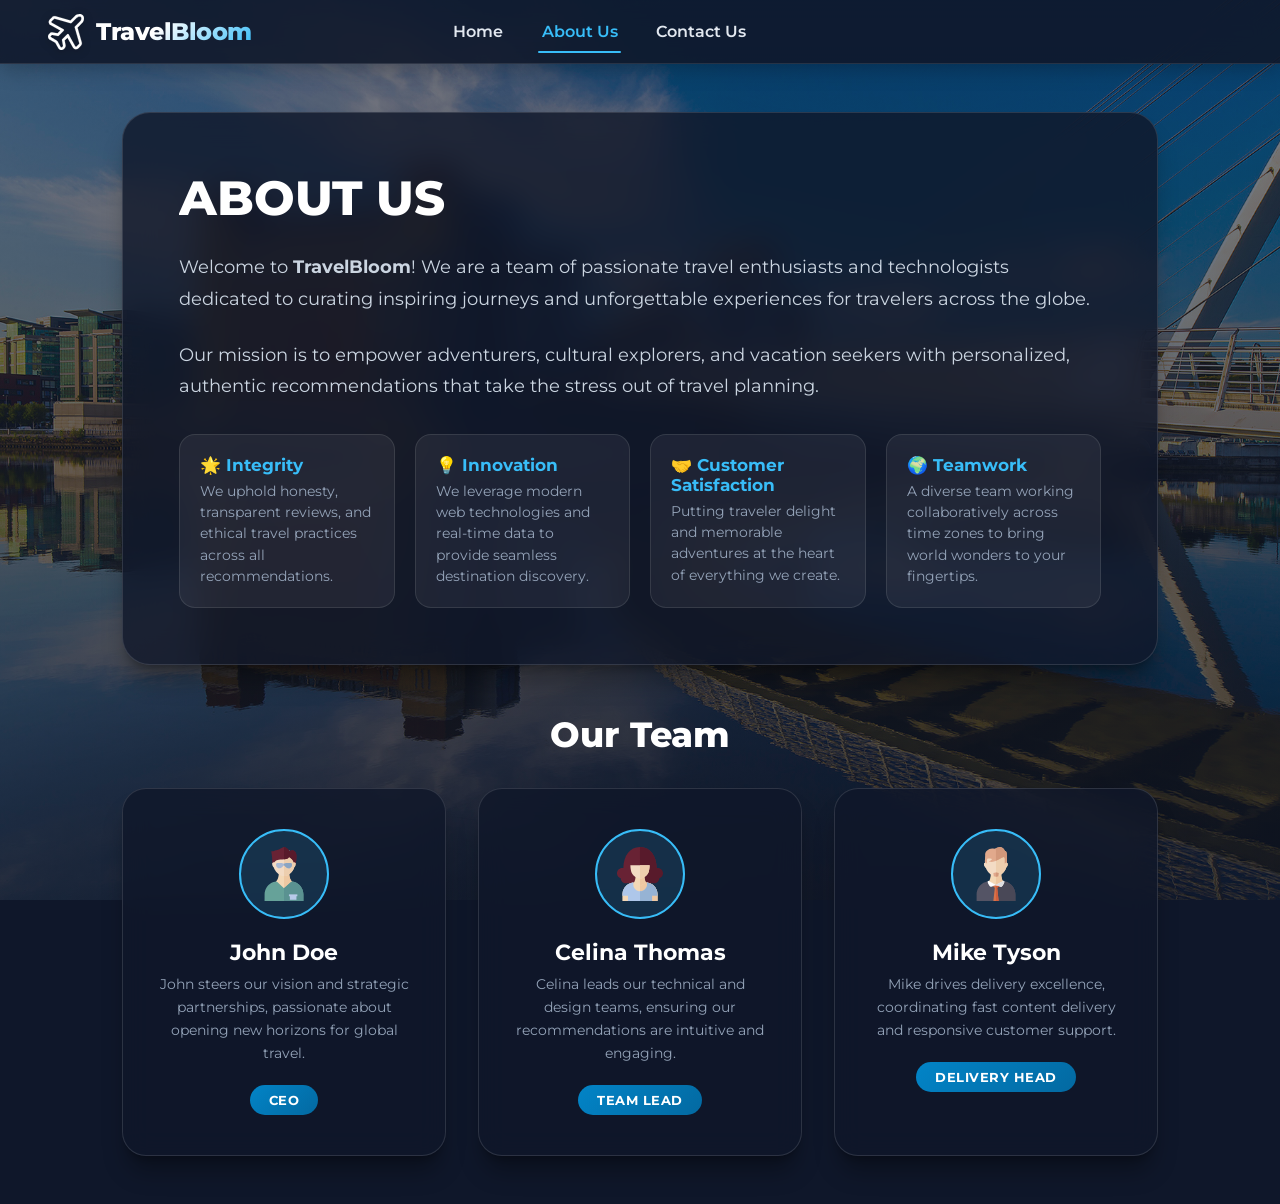
==== about_us.html @ 05ad14c0 "Initial commit: Travel Recommendation Web Application (TravelBloom)" ====
<!DOCTYPE html>
<html lang="en">
<head>
  <meta charset="UTF-8">
  <meta name="viewport" content="width=device-width, initial-scale=1.0">
  <title>About Us - TravelBloom</title>
  <link rel="stylesheet" href="style.css">
</head>
<body>

  <!-- Navigation Bar -->
  <nav class="navbar">
    <a href="index.html" class="logo-container">
      <img src="images/plane.svg" alt="TravelBloom Logo">
      <span class="logo-text">TravelBloom</span>
    </a>

    <ul class="nav-links">
      <li><a href="index.html">Home</a></li>
      <li><a href="about_us.html" class="active">About Us</a></li>
      <li><a href="contact_us.html">Contact Us</a></li>
    </ul>

    <div class="nav-search-form" style="visibility: hidden;">
      <input type="text" class="search-input" placeholder="Search...">
    </div>
  </nav>

  <!-- About Us Main Content -->
  <main class="page-container">
    <div class="about-card">
      <h1 class="page-title">About Us</h1>
      <p class="about-intro">
        Welcome to <strong>TravelBloom</strong>! We are a team of passionate travel enthusiasts and technologists dedicated to curating inspiring journeys and unforgettable experiences for travelers across the globe.
      </p>
      <p class="about-intro">
        Our mission is to empower adventurers, cultural explorers, and vacation seekers with personalized, authentic recommendations that take the stress out of travel planning.
      </p>

      <div class="values-grid">
        <div class="value-item">
          <h4>🌟 Integrity</h4>
          <p>We uphold honesty, transparent reviews, and ethical travel practices across all recommendations.</p>
        </div>
        <div class="value-item">
          <h4>💡 Innovation</h4>
          <p>We leverage modern web technologies and real-time data to provide seamless destination discovery.</p>
        </div>
        <div class="value-item">
          <h4>🤝 Customer Satisfaction</h4>
          <p>Putting traveler delight and memorable adventures at the heart of everything we create.</p>
        </div>
        <div class="value-item">
          <h4>🌍 Teamwork</h4>
          <p>A diverse team working collaboratively across time zones to bring world wonders to your fingertips.</p>
        </div>
      </div>
    </div>

    <!-- Our Team Section -->
    <h2 class="section-title">Our Team</h2>
    <div class="team-grid">
      <!-- Member 1 -->
      <div class="team-card">
        <div class="team-avatar">
          <img src="images/john.svg" alt="John Doe">
        </div>
        <h3 class="team-name">John Doe</h3>
        <p class="team-desc">John steers our vision and strategic partnerships, passionate about opening new horizons for global travel.</p>
        <span class="role-badge">CEO</span>
      </div>

      <!-- Member 2 -->
      <div class="team-card">
        <div class="team-avatar">
          <img src="images/celina.svg" alt="Celina Thomas">
        </div>
        <h3 class="team-name">Celina Thomas</h3>
        <p class="team-desc">Celina leads our technical and design teams, ensuring our recommendations are intuitive and engaging.</p>
        <span class="role-badge">Team Lead</span>
      </div>

      <!-- Member 3 -->
      <div class="team-card">
        <div class="team-avatar">
          <img src="images/mike.svg" alt="Mike Tyson">
        </div>
        <h3 class="team-name">Mike Tyson</h3>
        <p class="team-desc">Mike drives delivery excellence, coordinating fast content delivery and responsive customer support.</p>
        <span class="role-badge">Delivery Head</span>
      </div>
    </div>
  </main>

</body>
</html>
---- style.css ----
@import url('https://fonts.googleapis.com/css2?family=Montserrat:wght@400;500;600;700;800&family=Playfair+Display:wght@700&display=swap');

* {
  margin: 0;
  padding: 0;
  box-sizing: border-box;
}

:root {
  --primary: #0284c7;
  --primary-dark: #0369a1;
  --accent: #38bdf8;
  --navy: #0f172a;
  --dark-glass: rgba(15, 23, 42, 0.75);
  --light-glass: rgba(255, 255, 255, 0.92);
  --card-bg: rgba(255, 255, 255, 0.95);
  --text-dark: #0f172a;
  --text-light: #f8fafc;
  --text-muted: #64748b;
  --shadow-lg: 0 20px 25px -5px rgba(0, 0, 0, 0.3), 0 8px 10px -6px rgba(0, 0, 0, 0.3);
  --shadow-md: 0 4px 6px -1px rgba(0, 0, 0, 0.1), 0 2px 4px -2px rgba(0, 0, 0, 0.1);
  --transition: all 0.3s cubic-bezier(0.4, 0, 0.2, 1);
}

body {
  font-family: 'Montserrat', sans-serif;
  color: var(--text-light);
  min-height: 100vh;
  position: relative;
  background-color: var(--navy);
  background-image: linear-gradient(rgba(15, 23, 42, 0.55), rgba(15, 23, 42, 0.75)), url('./images/gateshead-hero.jpg');
  background-size: cover;
  background-position: center;
  background-repeat: no-repeat;
  background-attachment: fixed;
  overflow-x: hidden;
}

/* ==================== NAVBAR ==================== */
.navbar {
  position: sticky;
  top: 0;
  z-index: 1000;
  background: rgba(15, 23, 42, 0.88);
  backdrop-filter: blur(12px);
  -webkit-backdrop-filter: blur(12px);
  border-bottom: 1px solid rgba(255, 255, 255, 0.1);
  padding: 0.85rem 3rem;
  display: flex;
  align-items: center;
  justify-content: space-between;
  box-shadow: 0 4px 20px rgba(0, 0, 0, 0.25);
}

.logo-container {
  display: flex;
  align-items: center;
  gap: 0.75rem;
  text-decoration: none;
  color: var(--text-light);
}

.logo-container img {
  width: 36px;
  height: 36px;
  filter: drop-shadow(0 2px 4px rgba(0,0,0,0.3));
}

.logo-text {
  font-size: 1.5rem;
  font-weight: 800;
  letter-spacing: -0.5px;
  background: linear-gradient(135deg, #ffffff 40%, var(--accent) 100%);
  -webkit-background-clip: text;
  -webkit-text-fill-color: transparent;
}

.nav-links {
  display: flex;
  list-style: none;
  gap: 2rem;
  align-items: center;
}

.nav-links a {
  text-decoration: none;
  color: #e2e8f0;
  font-weight: 600;
  font-size: 0.98rem;
  padding: 0.5rem 0.2rem;
  position: relative;
  transition: var(--transition);
}

.nav-links a:hover,
.nav-links a.active {
  color: var(--accent);
}

.nav-links a.active::after {
  content: '';
  position: absolute;
  bottom: -4px;
  left: 0;
  width: 100%;
  height: 2.5px;
  background: var(--accent);
  border-radius: 2px;
}

.nav-search-form {
  display: flex;
  align-items: center;
  background: var(--light-glass);
  padding: 0.3rem 0.4rem 0.3rem 1rem;
  border-radius: 9999px;
  box-shadow: var(--shadow-md);
  border: 1px solid rgba(255, 255, 255, 0.3);
  transition: var(--transition);
}

.nav-search-form:focus-within {
  box-shadow: 0 0 0 3px rgba(56, 189, 248, 0.4);
  background: #ffffff;
}

.search-input {
  border: none;
  outline: none;
  background: transparent;
  color: var(--text-dark);
  font-size: 0.95rem;
  font-family: inherit;
  width: 260px;
  font-weight: 500;
}

.search-input::placeholder {
  color: #94a3b8;
}

.nav-btn {
  border: none;
  cursor: pointer;
  padding: 0.55rem 1.1rem;
  border-radius: 9999px;
  font-weight: 600;
  font-size: 0.88rem;
  font-family: inherit;
  transition: var(--transition);
  margin-left: 0.35rem;
}

.btn-search {
  background: var(--primary);
  color: #ffffff;
}

.btn-search:hover {
  background: var(--primary-dark);
  transform: translateY(-1px);
}

.btn-reset {
  background: #e2e8f0;
  color: #475569;
}

.btn-reset:hover {
  background: #cbd5e1;
  color: #1e293b;
}

/* ==================== HERO CONTAINER ==================== */
.hero-wrapper {
  display: flex;
  min-height: calc(100vh - 75px);
  padding: 2.5rem 3rem;
  gap: 2.5rem;
  align-items: flex-start;
  position: relative;
}

/* Social icons on left */
.social-sidebar {
  display: flex;
  flex-direction: column;
  gap: 1.5rem;
  padding-top: 5rem;
  align-items: center;
}

.social-sidebar a {
  display: flex;
  align-items: center;
  justify-content: center;
  width: 44px;
  height: 44px;
  border-radius: 50%;
  background: rgba(255, 255, 255, 0.12);
  backdrop-filter: blur(8px);
  color: #ffffff;
  text-decoration: none;
  border: 1px solid rgba(255, 255, 255, 0.2);
  transition: var(--transition);
}

.social-sidebar a:hover {
  background: var(--accent);
  color: var(--navy);
  transform: translateY(-3px) scale(1.05);
}

.social-sidebar svg {
  width: 20px;
  height: 20px;
  fill: currentColor;
}

/* Hero text content */
.hero-content {
  flex: 1.1;
  max-width: 600px;
  background: rgba(15, 23, 42, 0.72);
  backdrop-filter: blur(14px);
  -webkit-backdrop-filter: blur(14px);
  border: 1px solid rgba(255, 255, 255, 0.12);
  border-radius: 28px;
  padding: 3rem 2.8rem;
  box-shadow: var(--shadow-lg);
  margin-top: 1.5rem;
  animation: fadeIn 0.8s ease-out;
}

.hero-tag {
  display: inline-block;
  font-size: 0.85rem;
  font-weight: 700;
  letter-spacing: 2.5px;
  text-transform: uppercase;
  color: var(--accent);
  margin-bottom: 1rem;
}

.hero-title {
  font-family: 'Montserrat', sans-serif;
  font-size: 3.5rem;
  font-weight: 800;
  line-height: 1.1;
  letter-spacing: -1px;
  margin-bottom: 1.5rem;
  text-transform: uppercase;
  background: linear-gradient(135deg, #ffffff 60%, #bae6fd 100%);
  -webkit-background-clip: text;
  -webkit-text-fill-color: transparent;
}

.hero-desc {
  font-size: 1.05rem;
  line-height: 1.7;
  color: #cbd5e1;
  margin-bottom: 2rem;
  font-weight: 400;
}

.btn-book-now {
  background: linear-gradient(135deg, var(--primary) 0%, #0284c7 100%);
  color: #ffffff;
  border: none;
  padding: 0.95rem 2.2rem;
  font-size: 1rem;
  font-weight: 700;
  border-radius: 9999px;
  cursor: pointer;
  letter-spacing: 0.5px;
  box-shadow: 0 8px 16px rgba(2, 132, 199, 0.35);
  transition: var(--transition);
}

.btn-book-now:hover {
  background: linear-gradient(135deg, var(--primary-dark) 0%, var(--primary) 100%);
  transform: translateY(-2px);
  box-shadow: 0 12px 20px rgba(2, 132, 199, 0.45);
}

/* ==================== SEARCH RESULTS CONTAINER ==================== */
.results-wrapper {
  flex: 1.3;
  max-width: 650px;
  margin-top: 1.5rem;
  display: flex;
  flex-direction: column;
  gap: 1.5rem;
  max-height: calc(100vh - 120px);
  overflow-y: auto;
  padding-right: 0.5rem;
  scrollbar-width: thin;
  scrollbar-color: rgba(255, 255, 255, 0.3) transparent;
}

.results-wrapper::-webkit-scrollbar {
  width: 6px;
}
.results-wrapper::-webkit-scrollbar-thumb {
  background-color: rgba(255, 255, 255, 0.3);
  border-radius: 3px;
}

.results-header {
  color: #e2e8f0;
  font-size: 1.25rem;
  font-weight: 700;
  display: flex;
  align-items: center;
  gap: 0.5rem;
}

.results-header span {
  color: var(--accent);
}

.destination-card {
  background: var(--card-bg);
  color: var(--text-dark);
  border-radius: 20px;
  overflow: hidden;
  box-shadow: var(--shadow-lg);
  border: 1px solid rgba(255, 255, 255, 0.5);
  transition: var(--transition);
  animation: slideIn 0.5s ease-out;
}

.destination-card:hover {
  transform: translateY(-4px);
  box-shadow: 0 25px 30px -5px rgba(0, 0, 0, 0.35);
}

.card-img-wrap {
  width: 100%;
  height: 220px;
  overflow: hidden;
  position: relative;
}

.card-img-wrap img {
  width: 100%;
  height: 100%;
  object-fit: cover;
  transition: transform 0.5s ease;
}

.destination-card:hover .card-img-wrap img {
  transform: scale(1.05);
}

.time-badge {
  position: absolute;
  top: 12px;
  right: 12px;
  background: rgba(15, 23, 42, 0.85);
  color: #38bdf8;
  padding: 0.35rem 0.75rem;
  border-radius: 9999px;
  font-size: 0.8rem;
  font-weight: 600;
  backdrop-filter: blur(6px);
  display: flex;
  align-items: center;
  gap: 0.3rem;
  border: 1px solid rgba(255, 255, 255, 0.2);
}

.card-body {
  padding: 1.5rem;
}

.card-title {
  font-size: 1.35rem;
  font-weight: 700;
  color: var(--text-dark);
  margin-bottom: 0.5rem;
}

.card-desc {
  font-size: 0.92rem;
  line-height: 1.6;
  color: var(--text-muted);
  margin-bottom: 1.25rem;
}

.btn-visit {
  background: var(--primary);
  color: #ffffff;
  border: none;
  padding: 0.65rem 1.5rem;
  font-size: 0.9rem;
  font-weight: 600;
  border-radius: 9999px;
  cursor: pointer;
  transition: var(--transition);
}

.btn-visit:hover {
  background: var(--primary-dark);
  transform: translateY(-1px);
}

.no-results {
  background: rgba(15, 23, 42, 0.8);
  backdrop-filter: blur(12px);
  border: 1px solid rgba(255, 255, 255, 0.15);
  border-radius: 20px;
  padding: 2.5rem 2rem;
  text-align: center;
  color: #e2e8f0;
}

.no-results h3 {
  font-size: 1.4rem;
  margin-bottom: 0.5rem;
  color: #ffffff;
}

.no-results p {
  color: #94a3b8;
  font-size: 0.95rem;
}

/* ==================== ABOUT US PAGE ==================== */
.page-container {
  max-width: 1100px;
  margin: 3rem auto;
  padding: 0 2rem;
}

.about-card {
  background: rgba(15, 23, 42, 0.8);
  backdrop-filter: blur(16px);
  -webkit-backdrop-filter: blur(16px);
  border: 1px solid rgba(255, 255, 255, 0.12);
  border-radius: 28px;
  padding: 3.5rem;
  box-shadow: var(--shadow-lg);
  margin-bottom: 3rem;
}

.page-title {
  font-size: 3rem;
  font-weight: 800;
  text-transform: uppercase;
  margin-bottom: 1.5rem;
  background: linear-gradient(135deg, #ffffff 60%, var(--accent) 100%);
  -webkit-background-clip: text;
  -webkit-text-fill-color: transparent;
}

.about-intro {
  font-size: 1.1rem;
  line-height: 1.8;
  color: #cbd5e1;
  margin-bottom: 1.5rem;
}

.values-grid {
  display: grid;
  grid-template-columns: repeat(auto-fit, minmax(200px, 1fr));
  gap: 1.25rem;
  margin-top: 2rem;
}

.value-item {
  background: rgba(255, 255, 255, 0.06);
  border: 1px solid rgba(255, 255, 255, 0.1);
  border-radius: 16px;
  padding: 1.25rem;
}

.value-item h4 {
  color: var(--accent);
  margin-bottom: 0.4rem;
  font-size: 1.05rem;
}

.value-item p {
  color: #94a3b8;
  font-size: 0.88rem;
  line-height: 1.5;
}

.section-title {
  font-size: 2.2rem;
  font-weight: 800;
  margin-bottom: 2rem;
  text-align: center;
  color: #ffffff;
}

.team-grid {
  display: grid;
  grid-template-columns: repeat(auto-fit, minmax(280px, 1fr));
  gap: 2rem;
}

.team-card {
  background: rgba(15, 23, 42, 0.8);
  backdrop-filter: blur(14px);
  -webkit-backdrop-filter: blur(14px);
  border: 1px solid rgba(255, 255, 255, 0.12);
  border-radius: 24px;
  padding: 2.5rem 2rem;
  text-align: center;
  box-shadow: var(--shadow-lg);
  transition: var(--transition);
}

.team-card:hover {
  transform: translateY(-6px);
  border-color: rgba(56, 189, 248, 0.4);
}

.team-avatar {
  width: 90px;
  height: 90px;
  border-radius: 50%;
  margin: 0 auto 1.25rem;
  background: rgba(56, 189, 248, 0.15);
  border: 2px solid var(--accent);
  display: flex;
  align-items: center;
  justify-content: center;
  padding: 1rem;
}

.team-avatar img {
  width: 100%;
  height: 100%;
}

.team-name {
  font-size: 1.35rem;
  font-weight: 700;
  margin-bottom: 0.5rem;
  color: #ffffff;
}

.team-desc {
  color: #94a3b8;
  font-size: 0.9rem;
  line-height: 1.6;
  margin-bottom: 1.25rem;
}

.role-badge {
  display: inline-block;
  background: linear-gradient(135deg, var(--primary) 0%, var(--primary-dark) 100%);
  color: #ffffff;
  padding: 0.45rem 1.2rem;
  border-radius: 9999px;
  font-size: 0.82rem;
  font-weight: 700;
  letter-spacing: 0.5px;
  text-transform: uppercase;
}

/* ==================== CONTACT US PAGE ==================== */
.contact-layout {
  display: grid;
  grid-template-columns: 1fr 1.3fr;
  gap: 3rem;
  background: rgba(15, 23, 42, 0.82);
  backdrop-filter: blur(16px);
  -webkit-backdrop-filter: blur(16px);
  border: 1px solid rgba(255, 255, 255, 0.12);
  border-radius: 28px;
  padding: 3.5rem;
  box-shadow: var(--shadow-lg);
}

.contact-info h1 {
  font-size: 3rem;
  font-weight: 800;
  text-transform: uppercase;
  margin-bottom: 1rem;
  background: linear-gradient(135deg, #ffffff 60%, var(--accent) 100%);
  -webkit-background-clip: text;
  -webkit-text-fill-color: transparent;
}

.contact-info p {
  color: #cbd5e1;
  font-size: 1.05rem;
  line-height: 1.7;
  margin-bottom: 2rem;
}

.contact-methods {
  display: flex;
  flex-direction: column;
  gap: 1.2rem;
}

.contact-item {
  display: flex;
  align-items: center;
  gap: 1rem;
  color: #e2e8f0;
  font-size: 0.95rem;
}

.contact-icon {
  width: 42px;
  height: 42px;
  border-radius: 50%;
  background: rgba(56, 189, 248, 0.15);
  display: flex;
  align-items: center;
  justify-content: center;
  color: var(--accent);
}

.contact-form {
  display: flex;
  flex-direction: column;
  gap: 1.25rem;
}

.form-group {
  display: flex;
  flex-direction: column;
  gap: 0.45rem;
}

.form-group label {
  font-size: 0.88rem;
  font-weight: 600;
  color: #cbd5e1;
}

.form-group input,
.form-group textarea {
  background: rgba(255, 255, 255, 0.08);
  border: 1px solid rgba(255, 255, 255, 0.2);
  border-radius: 12px;
  padding: 0.85rem 1.1rem;
  color: #ffffff;
  font-family: inherit;
  font-size: 0.95rem;
  outline: none;
  transition: var(--transition);
}

.form-group input:focus,
.form-group textarea:focus {
  background: rgba(255, 255, 255, 0.14);
  border-color: var(--accent);
  box-shadow: 0 0 0 3px rgba(56, 189, 248, 0.25);
}

.form-group input::placeholder,
.form-group textarea::placeholder {
  color: #64748b;
}

.btn-submit {
  background: linear-gradient(135deg, var(--primary) 0%, #0284c7 100%);
  color: #ffffff;
  border: none;
  padding: 1rem 2rem;
  font-size: 1rem;
  font-weight: 700;
  border-radius: 12px;
  cursor: pointer;
  letter-spacing: 0.5px;
  transition: var(--transition);
  margin-top: 0.5rem;
}

.btn-submit:hover {
  background: linear-gradient(135deg, var(--primary-dark) 0%, var(--primary) 100%);
  transform: translateY(-2px);
  box-shadow: 0 8px 16px rgba(2, 132, 199, 0.35);
}

.form-alert {
  padding: 1rem;
  border-radius: 12px;
  font-size: 0.92rem;
  font-weight: 600;
  display: none;
}

.form-alert.success {
  display: block;
  background: rgba(16, 185, 129, 0.2);
  border: 1px solid rgba(16, 185, 129, 0.5);
  color: #6ee7b7;
}

/* ==================== ANIMATIONS ==================== */
@keyframes fadeIn {
  from { opacity: 0; transform: translateY(15px); }
  to { opacity: 1; transform: translateY(0); }
}

@keyframes slideIn {
  from { opacity: 0; transform: translateX(20px); }
  to { opacity: 1; transform: translateX(0); }
}

/* ==================== RESPONSIVE ==================== */
@media (max-width: 992px) {
  .navbar {
    padding: 0.85rem 1.5rem;
    flex-wrap: wrap;
    gap: 1rem;
  }
  .nav-search-form {
    order: 3;
    width: 100%;
    justify-content: space-between;
  }
  .search-input {
    width: 100%;
  }
  .hero-wrapper {
    flex-direction: column;
    padding: 1.5rem;
  }
  .social-sidebar {
    flex-direction: row;
    padding-top: 0;
  }
  .contact-layout {
    grid-template-columns: 1fr;
    padding: 2rem;
  }
  .about-card {
    padding: 2rem;
  }
}
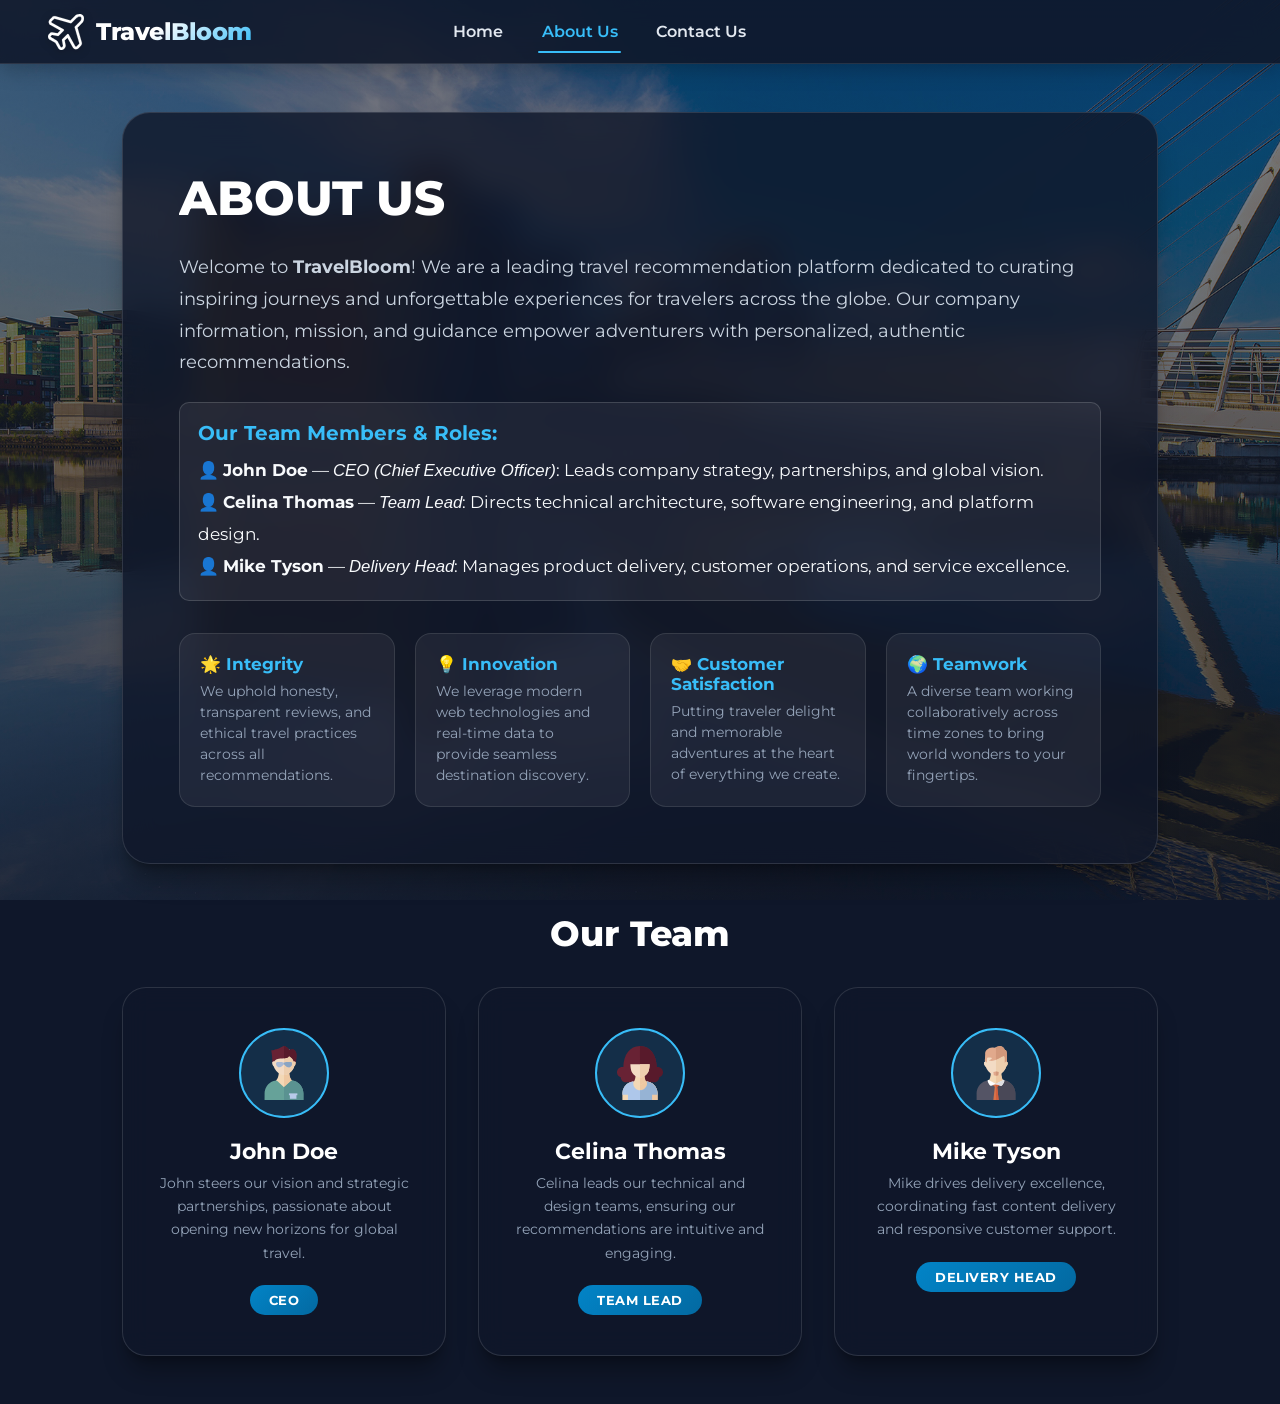
==== commit c31c4ad8: "Update About Us team details, Contact Us form labels, and country recommendations" ====
--- a/about_us.html
+++ b/about_us.html
@@ -31,11 +31,18 @@
     <div class="about-card">
       <h1 class="page-title">About Us</h1>
       <p class="about-intro">
-        Welcome to <strong>TravelBloom</strong>! We are a team of passionate travel enthusiasts and technologists dedicated to curating inspiring journeys and unforgettable experiences for travelers across the globe.
+        Welcome to <strong>TravelBloom</strong>! We are a leading travel recommendation platform dedicated to curating inspiring journeys and unforgettable experiences for travelers across the globe. Our company information, mission, and guidance empower adventurers with personalized, authentic recommendations.
       </p>
-      <p class="about-intro">
-        Our mission is to empower adventurers, cultural explorers, and vacation seekers with personalized, authentic recommendations that take the stress out of travel planning.
-      </p>
+
+      <!-- Team Members and Roles Section (Prominent for rubrics) -->
+      <div class="team-overview" style="margin: 20px 0; padding: 18px; background: rgba(255,255,255,0.06); border: 1px solid rgba(255,255,255,0.15); border-radius: 10px;">
+        <h3 style="color: #38bdf8; margin-bottom: 10px; font-size: 1.25rem;">Our Team Members & Roles:</h3>
+        <ul style="list-style-type: none; padding-left: 0; line-height: 1.9; font-size: 1.05rem;">
+          <li>👤 <strong>John Doe</strong> — <em>CEO (Chief Executive Officer)</em>: Leads company strategy, partnerships, and global vision.</li>
+          <li>👤 <strong>Celina Thomas</strong> — <em>Team Lead</em>: Directs technical architecture, software engineering, and platform design.</li>
+          <li>👤 <strong>Mike Tyson</strong> — <em>Delivery Head</em>: Manages product delivery, customer operations, and service excellence.</li>
+        </ul>
+      </div>
 
       <div class="values-grid">
         <div class="value-item">
